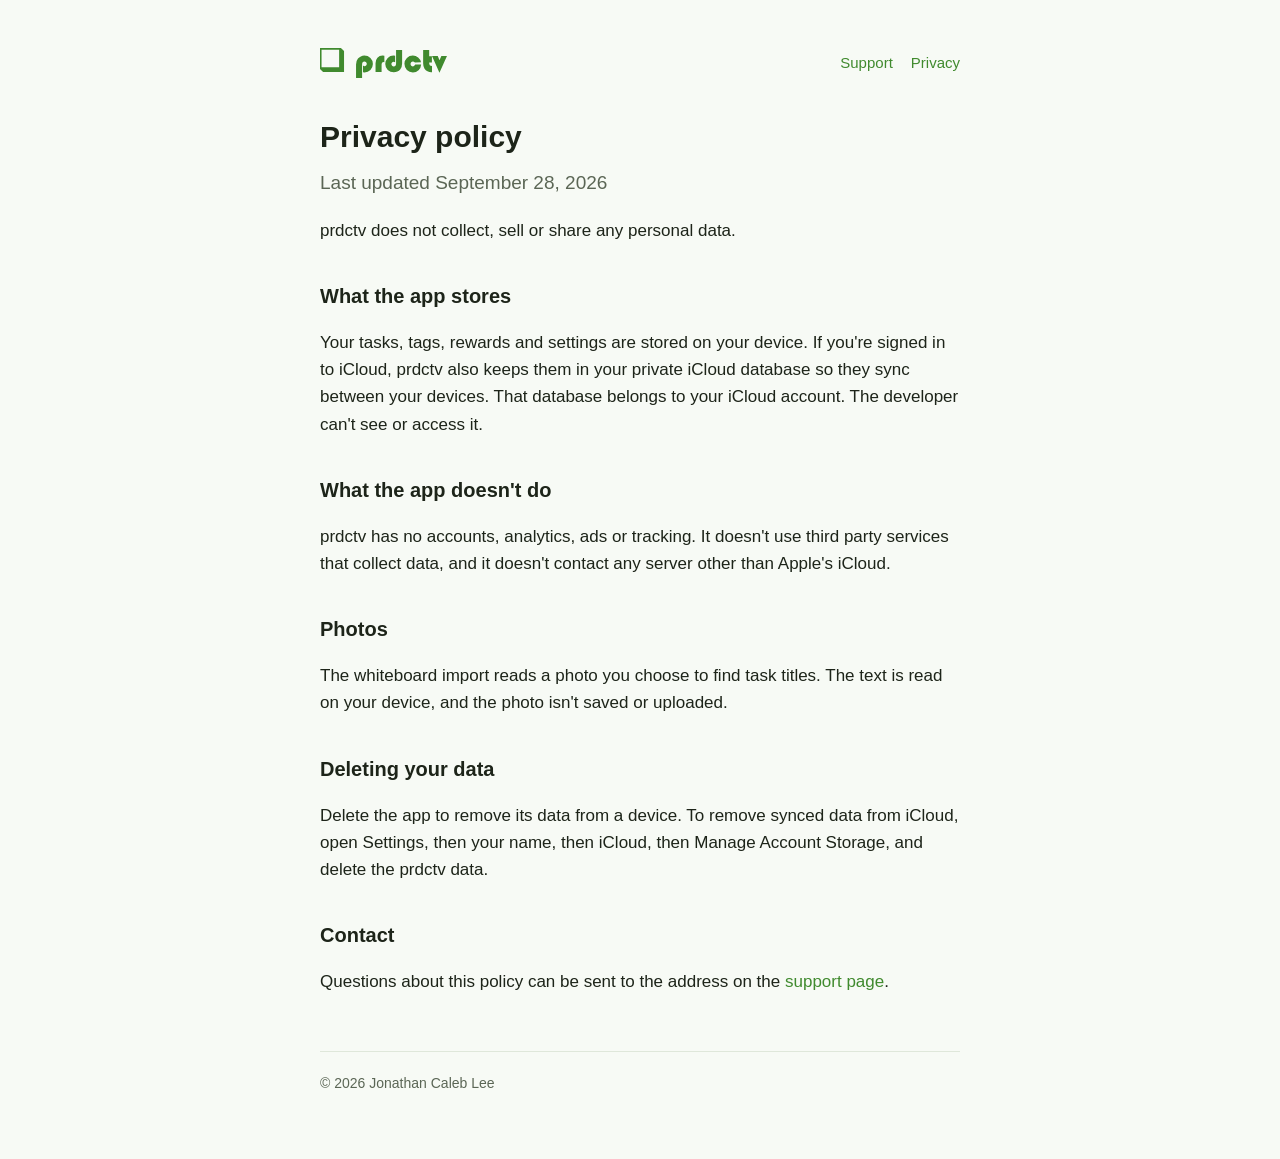
==== docs/privacy/index.html @ f2cc2e4b "dcs: add website pages" ====
<!doctype html>
<html lang="en">
<head>
<meta charset="utf-8">
<meta name="viewport" content="width=device-width, initial-scale=1">
<title>prdctv privacy policy</title>
<meta name="description" content="The prdctv privacy policy. prdctv collects no personal data.">
<link rel="stylesheet" href="../style.css">
</head>
<body>
<main>
<header>
<a href="../" aria-label="prdctv support home"><svg class="logo" role="img" aria-label="prdctv" xmlns="http://www.w3.org/2000/svg" viewBox="0 0 491.25 116.06"><g fill="currentColor"><path fill-rule="evenodd" d="M0 0L81 0L93 12L93 93L12 93L0 81Z M6 7H74V74H6Z"/><path transform="translate(134 93)" d="M28.81 23.06L5.44 23.06L5.44 -28.94Q5.44 -43.25 12.94 -52.25Q17.25 -57.44 23.91 -60.50Q30.56 -63.56 37.56 -63.56Q51.50 -63.56 61.06 -54.19Q70.62 -44.81 70.62 -31.19Q70.62 -17.94 61.12 -8.31Q51.62 1.31 38.62 1.31Q36.50 1.31 32.38 0.88L32.38 -24.88Q35.25 -22.56 38.12 -22.56Q41.75 -22.56 44.34 -25.25Q46.94 -27.94 46.94 -31.62Q46.94 -35.31 44.25 -37.91Q41.56 -40.50 37.81 -40.50Q28.81 -40.50 28.81 -28.06ZM115.06 -62.94L115.06 -37.94Q112.62 -39.31 110.62 -39.31Q104.25 -39.31 104.25 -29.56L104.25 0L80.88 0L80.88 -34.06Q80.88 -47.56 88.25 -55.59Q95.62 -63.62 107.94 -63.62Q110.69 -63.62 115.06 -62.94ZM160.31 -85.31L183.69 -85.31L183.69 -33.38Q183.69 -19.06 176.19 -10.06Q171.88 -4.88 165.22 -1.81Q158.56 1.25 151.56 1.25Q137.62 1.25 128.06 -8.12Q118.50 -17.50 118.50 -31.12Q118.50 -44.31 128 -53.94Q137.50 -63.56 150.50 -63.56Q152.56 -63.56 156.75 -63.19L156.75 -37.44Q153.88 -39.69 151 -39.69Q147.38 -39.69 144.78 -37.03Q142.19 -34.38 142.19 -30.62Q142.19 -27 144.88 -24.41Q147.56 -21.81 151.31 -21.81Q160.31 -21.81 160.31 -34.25ZM234.25 -28.69L257.44 -29.56Q256.44 -16.06 247.38 -7.38Q238.31 1.31 225.31 1.31Q211.56 1.31 202.09 -8.25Q192.62 -17.81 192.62 -31.69Q192.62 -44.88 202.19 -54.25Q211.75 -63.62 225.12 -63.62Q236.81 -63.62 245.75 -56.25Q254.69 -48.88 256.88 -37.44L233.19 -36.56Q230.12 -40.56 225.44 -40.56Q221.44 -40.56 218.88 -37.94Q216.31 -35.31 216.31 -31.31Q216.31 -27.25 219.03 -24.50Q221.75 -21.75 225.81 -21.75Q231.75 -21.75 234.25 -28.69ZM288.44 -85.31L288.44 -61.44L298.94 -61.44L298.94 -36.75L288.44 -36.75Q288.44 -29.31 290.78 -26.50Q293.12 -23.69 299.38 -23.69L299.38 0.88Q297.56 0.94 296.69 0.94Q288.75 0.94 281.72 -2.75Q274.69 -6.44 270.44 -12.75Q265.06 -20.81 265.06 -34.12L265.06 -85.31ZM357.25 -62.31L328.12 2.44L299.38 -62.31L321.69 -62.31L328.31 -45.50L335.56 -62.31Z"/></g></svg></a>
<nav><a href="../">Support</a><a href="../privacy/">Privacy</a></nav>
</header>
<h1>Privacy policy</h1>
<p class="lead">Last updated September 28, 2026</p>

<p>prdctv does not collect, sell or share any personal data.</p>

<h2>What the app stores</h2>
<p>Your tasks, tags, rewards and settings are stored on your device. If you're signed in to iCloud, prdctv also keeps them in your private iCloud database so they sync between your devices. That database belongs to your iCloud account. The developer can't see or access it.</p>

<h2>What the app doesn't do</h2>
<p>prdctv has no accounts, analytics, ads or tracking. It doesn't use third party services that collect data, and it doesn't contact any server other than Apple's iCloud.</p>

<h2>Photos</h2>
<p>The whiteboard import reads a photo you choose to find task titles. The text is read on your device, and the photo isn't saved or uploaded.</p>

<h2>Deleting your data</h2>
<p>Delete the app to remove its data from a device. To remove synced data from iCloud, open Settings, then your name, then iCloud, then Manage Account Storage, and delete the prdctv data.</p>

<h2>Contact</h2>
<p>Questions about this policy can be sent to the address on the <a href="../">support page</a>.</p>
<footer>© 2026 Jonathan Caleb Lee</footer>
</main>
</body>
</html>
---- docs/style.css ----
:root {
    --bg: #f7faf5;
    --surface: #ffffff;
    --text: #1d2419;
    --muted: #5b6655;
    --accent: #408a2e;
    --border: #dfe7da;
    color-scheme: light dark;
}

@media (prefers-color-scheme: dark) {
    :root {
        --bg: #151a13;
        --surface: #1e251b;
        --text: #e8ede5;
        --muted: #a3ae9d;
        --accent: #8ed973;
        --border: #2f3a2b;
    }
}

* { box-sizing: border-box; }

body {
    margin: 0;
    background: var(--bg);
    color: var(--text);
    font: 17px/1.6 -apple-system, BlinkMacSystemFont, "Helvetica Neue", Helvetica, Arial, sans-serif;
}

main {
    max-width: 680px;
    margin: 0 auto;
    padding: 48px 20px 64px;
}

header {
    display: flex;
    align-items: center;
    justify-content: space-between;
    gap: 16px;
    margin-bottom: 40px;
}

.logo {
    height: 30px;
    width: auto;
    display: block;
}

nav a {
    margin-left: 18px;
    font-size: 15px;
}

a {
    color: var(--accent);
    text-decoration: none;
}

a:hover { text-decoration: underline; }

h1 {
    font-size: 30px;
    line-height: 1.25;
    margin: 0 0 12px;
}

h2 {
    font-size: 20px;
    margin: 36px 0 8px;
}

p, li { color: var(--text); }

.lead {
    font-size: 19px;
    color: var(--muted);
    margin-top: 0;
}

.muted { color: var(--muted); }

.card {
    background: var(--surface);
    border: 1px solid var(--border);
    border-radius: 6px;
    padding: 20px 22px;
    margin: 24px 0;
}

.card p { margin: 0 0 6px; }
.card p:last-child { margin-bottom: 0; }

.email {
    font-size: 19px;
    font-weight: 600;
    overflow-wrap: anywhere;
}

footer {
    margin-top: 56px;
    padding-top: 20px;
    border-top: 1px solid var(--border);
    font-size: 14px;
    color: var(--muted);
}

@media (max-width: 480px) {
    main { padding-top: 32px; }
    h1 { font-size: 26px; }
    nav a { margin-left: 12px; }
}
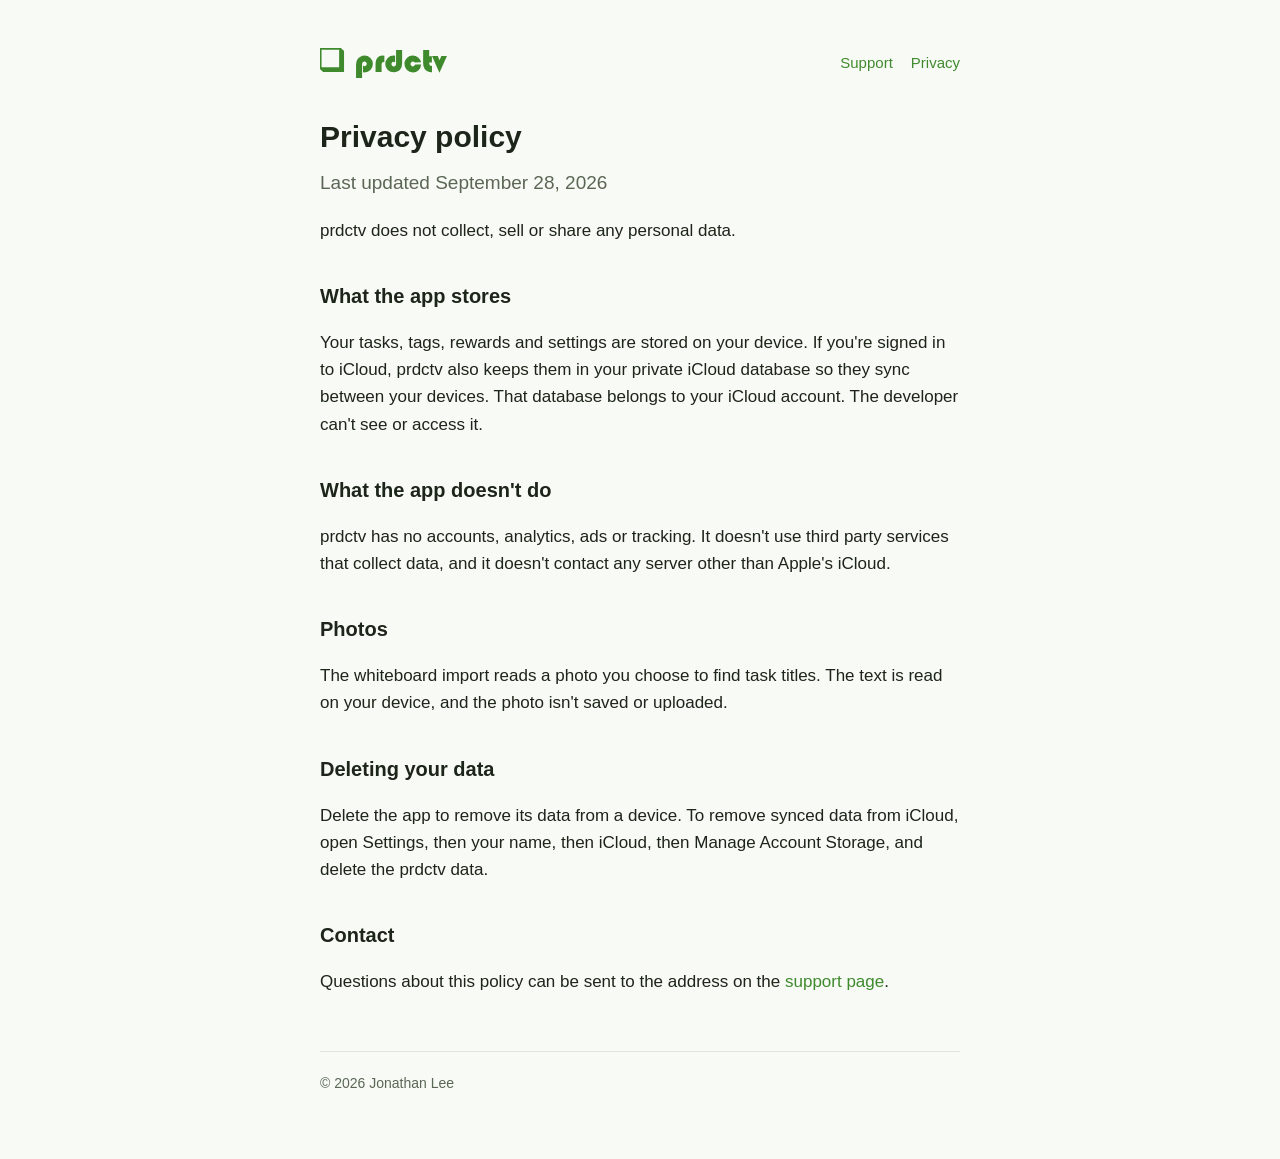
==== commit f3d711bd: "docs: update docs" ====
--- a/docs/privacy/index.html
+++ b/docs/privacy/index.html
@@ -32,7 +32,7 @@
 
 <h2>Contact</h2>
 <p>Questions about this policy can be sent to the address on the <a href="../">support page</a>.</p>
-<footer>© 2026 Jonathan Caleb Lee</footer>
+<footer>© 2026 Jonathan Lee</footer>
 </main>
 </body>
 </html>
--- a/docs/style.css
+++ b/docs/style.css
@@ -81,20 +81,10 @@
 
 .muted { color: var(--muted); }
 
-.card {
-    background: var(--surface);
-    border: 1px solid var(--border);
-    border-radius: 6px;
-    padding: 20px 22px;
-    margin: 24px 0;
-}
-
-.card p { margin: 0 0 6px; }
-.card p:last-child { margin-bottom: 0; }
-
-.email {
-    font-size: 19px;
-    font-weight: 600;
+.contact {
+    margin-top: 40px;
+    font-size: 14px;
+    color: var(--muted);
     overflow-wrap: anywhere;
 }
 
